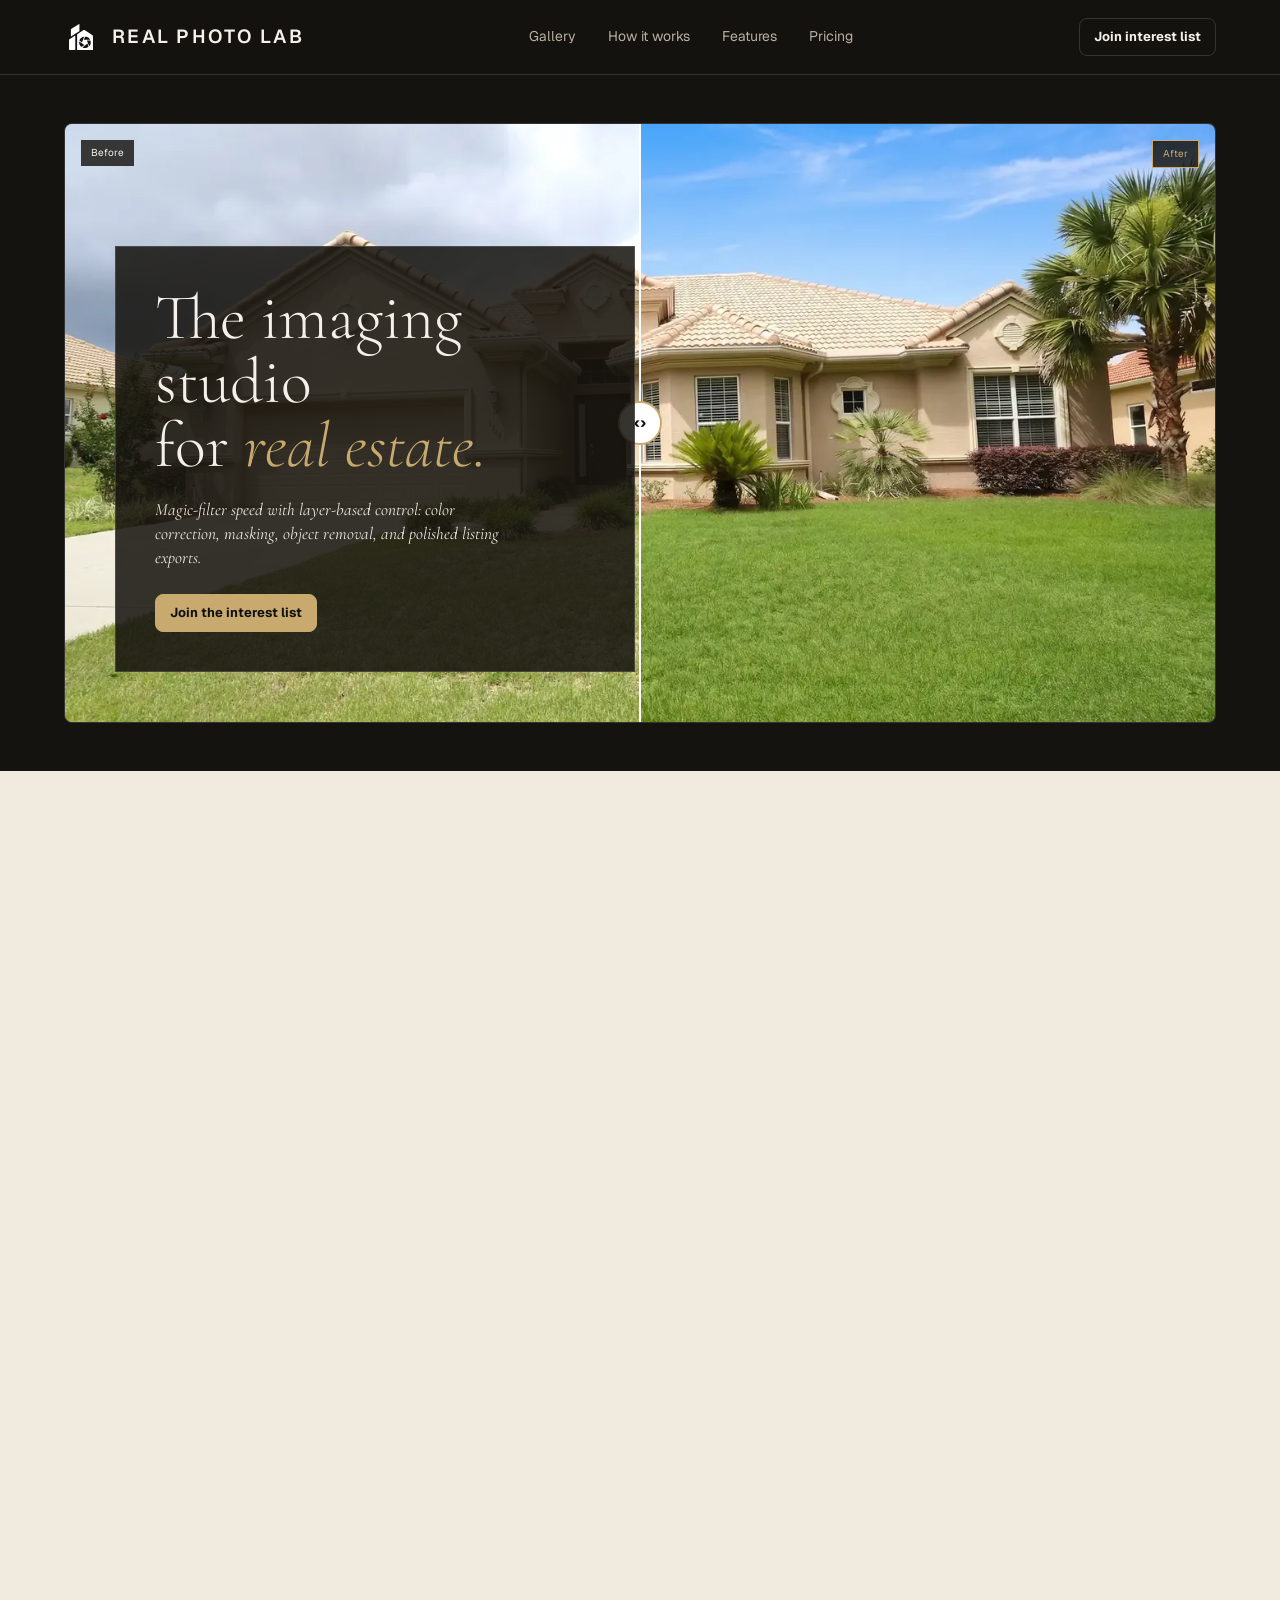
==== Realtor Photo Lab.html @ fe4fd401 "Reduce initial marketing page payload" ====
<!doctype html>
<html lang="en" data-mode="dark" data-density="compact" data-accent="amber">
<head>
<meta charset="utf-8">
<meta name="viewport" content="width=device-width, initial-scale=1">
<title>REAL PHOTO LAB</title>
<meta name="description" content="REAL PHOTO LAB is a fast real estate photo editor with magic-filter speed, layer-based control, color correction, masking, and object removal.">
<meta name="rpl-version" content="marketing-v1-launch-pricing">
<link rel="icon" type="image/webp" href="assets/brand/rpl-webicon.webp">
<link rel="preload" as="image" href="assets/photos/exterior-front-after.webp" imagesrcset="assets/photos/exterior-front-after-900.webp 900w, assets/photos/exterior-front-after.webp 1800w" imagesizes="(max-width: 760px) calc(100vw - 40px), min(1280px, 90vw)" fetchpriority="high">
<link rel="preconnect" href="https://fonts.googleapis.com">
<link rel="preconnect" href="https://fonts.gstatic.com" crossorigin>
<link rel="preload" as="style" href="https://fonts.googleapis.com/css2?family=Cormorant+Garamond:ital,wght@0,300;0,400;0,500;1,300;1,400&amp;family=Geist:wght@400;500;600;700&amp;display=swap" onload="this.onload=null;this.rel='stylesheet'">
<noscript><link rel="stylesheet" href="https://fonts.googleapis.com/css2?family=Cormorant+Garamond:ital,wght@0,300;0,400;0,500;1,300;1,400&amp;family=Geist:wght@400;500;600;700&amp;display=swap"></noscript>
<link rel="stylesheet" href="styles.css?v=fast1">
</head>
<body>
<div class="app">
  <nav class="nav">
    <a href="#" class="brand" aria-label="REAL PHOTO LAB home">
      <span class="brand-mark"><img src="assets/brand/rpl-icon-white.svg" alt="" width="26" height="29"></span>
      <span class="brand-name">REAL PHOTO LAB</span>
    </a>
    <div class="nav-links">
      <a href="#gallery">Gallery</a>
      <a href="#how">How it works</a>
      <a href="#features">Features</a>
      <a href="#pricing">Pricing</a>
    </div>
    <a href="#signup" class="nav-cta">Join interest list</a>
  </nav>

  <main>
    <section class="hero hero-slider" aria-labelledby="hero-title">
      <div class="hero-slider-frame">
        <div class="ba-wrap ba-hero">
          <div class="ba-frame" data-before="assets/photos/exterior-front-before.webp" data-after="assets/photos/exterior-front-after.webp">
            <img class="ba-img ba-after" src="assets/photos/exterior-front-after.webp" srcset="assets/photos/exterior-front-after-900.webp 900w, assets/photos/exterior-front-after.webp 1800w" sizes="(max-width: 760px) calc(100vw - 40px), min(1280px, 90vw)" alt="Edited exterior real estate photo" width="1800" height="1200" fetchpriority="high" decoding="async">
            <div class="ba-clip" style="width:50%"><img class="ba-img ba-before" src="assets/photos/exterior-front-before.webp" srcset="assets/photos/exterior-front-before-900.webp 900w, assets/photos/exterior-front-before.webp 1800w" sizes="(max-width: 760px) calc(100vw - 40px), min(1280px, 90vw)" alt="Original exterior real estate photo" width="1800" height="1200" fetchpriority="high" decoding="async"></div>
            <span class="ba-tag ba-tag-l">Before</span>
            <span class="ba-tag ba-tag-r">After</span>
            <span class="ba-handle" style="left:50%" aria-hidden="true"><span class="ba-handle-line"></span><span class="ba-handle-knob">&lsaquo;&rsaquo;</span><span class="ba-handle-line"></span></span>
          </div>
        </div>
        <div class="hero-slider-overlay">
          <h1 id="hero-title" class="display display-light">The imaging studio<br>for <em>real estate.</em></h1>
          <p class="lede lede-light">Magic-filter speed with layer-based control: color correction, masking, object removal, and polished listing exports.</p>
          <a href="#signup" class="btn btn-primary">Join the interest list</a>
        </div>
      </div>
    </section>

    <section id="gallery" class="sect sect-cream">
      <div class="sect-head">
        <h2 class="display-md">Real listings.<br><em>Drag to see the difference.</em></h2>
        <p class="sect-sub">Every frame below started as a real property photo and was pushed through the fast finish first, then refined with color, geometry, masks, and a human eye.</p>
      </div>
      <div class="gallery-feature">
        <div class="ba-wrap" id="gallery-ba">
          <div class="ba-frame">
            <img class="ba-img ba-after" src="assets/photos/exterior-front-after.webp" srcset="assets/photos/exterior-front-after-900.webp 900w, assets/photos/exterior-front-after.webp 1800w" sizes="(max-width: 760px) calc(100vw - 40px), min(1280px, 90vw)" alt="Edited sample" width="1800" height="1200" loading="lazy" decoding="async">
            <div class="ba-clip" style="width:50%"><img class="ba-img ba-before" src="assets/photos/exterior-front-before.webp" srcset="assets/photos/exterior-front-before-900.webp 900w, assets/photos/exterior-front-before.webp 1800w" sizes="(max-width: 760px) calc(100vw - 40px), min(1280px, 90vw)" alt="Original sample" width="1800" height="1200" loading="lazy" decoding="async"></div>
            <span class="ba-tag ba-tag-l">Before</span>
            <span class="ba-tag ba-tag-r">After</span>
            <span class="ba-handle" style="left:50%" aria-hidden="true"><span class="ba-handle-line"></span><span class="ba-handle-knob">&lsaquo;&rsaquo;</span><span class="ba-handle-line"></span></span>
          </div>
          <div class="ba-caption"><span id="gallery-label">Exterior curb appeal - Hernando, FL</span><span id="gallery-style" class="ba-style">Sky recovery</span></div>
        </div>
      </div>
      <div class="gallery-thumbs" id="gallery-thumbs">
        <button class="gthumb gthumb-active" data-label="Exterior curb appeal - Hernando, FL" data-style="Sky recovery" data-before="assets/photos/exterior-front-before.webp" data-after="assets/photos/exterior-front-after.webp"><img src="assets/photos/exterior-front-after-thumb.webp" alt="" width="600" height="400" loading="lazy" decoding="async"><span class="gthumb-meta"><span class="gthumb-num">01</span><span class="gthumb-lbl">Sky recovery</span></span></button>
        <button class="gthumb" data-label="Living room - Hernando, FL" data-style="Tone correction" data-before="assets/photos/living-room-before.webp" data-after="assets/photos/living-room-after.webp"><img src="assets/photos/living-room-after-thumb.webp" alt="" width="600" height="400" loading="lazy" decoding="async"><span class="gthumb-meta"><span class="gthumb-num">02</span><span class="gthumb-lbl">Tone correction</span></span></button>
        <button class="gthumb" data-label="Kitchen - Hernando, FL" data-style="Bright kitchen" data-before="assets/photos/bright-kitchen-before.webp" data-after="assets/photos/bright-kitchen-after.webp"><img src="assets/photos/bright-kitchen-after-thumb.webp" alt="" width="600" height="400" loading="lazy" decoding="async"><span class="gthumb-meta"><span class="gthumb-num">03</span><span class="gthumb-lbl">Bright kitchen</span></span></button>
        <button class="gthumb" data-label="Bathroom - Hernando, FL" data-style="Clean neutral" data-before="assets/photos/bathroom-suite-before.webp" data-after="assets/photos/bathroom-suite-after.webp"><img src="assets/photos/bathroom-suite-after-thumb.webp" alt="" width="600" height="400" loading="lazy" decoding="async"><span class="gthumb-meta"><span class="gthumb-num">04</span><span class="gthumb-lbl">Clean neutral</span></span></button>
        <button class="gthumb" data-label="Laundry room - Hernando, FL" data-style="Room cleanup" data-before="assets/photos/laundry-room-before.webp" data-after="assets/photos/laundry-room-after.webp"><img src="assets/photos/laundry-room-after-thumb.webp" alt="" width="600" height="400" loading="lazy" decoding="async"><span class="gthumb-meta"><span class="gthumb-num">05</span><span class="gthumb-lbl">Room cleanup</span></span></button>
        <button class="gthumb" data-label="Bedroom - Hernando, FL" data-style="Natural finish" data-before="assets/photos/bedroom-primary-before.webp" data-after="assets/photos/bedroom-primary-after.webp"><img src="assets/photos/bedroom-primary-after-thumb.webp" alt="" width="600" height="400" loading="lazy" decoding="async"><span class="gthumb-meta"><span class="gthumb-num">06</span><span class="gthumb-lbl">Natural finish</span></span></button>
        <button class="gthumb" data-label="Exterior - Hernando, FL" data-style="Curb appeal" data-before="assets/photos/exterior-drive-before.webp" data-after="assets/photos/exterior-drive-after.webp"><img src="assets/photos/exterior-drive-after-thumb.webp" alt="" width="600" height="400" loading="lazy" decoding="async"><span class="gthumb-meta"><span class="gthumb-num">07</span><span class="gthumb-lbl">Curb appeal</span></span></button>
        <button class="gthumb" data-label="Closet detail - Hernando, FL" data-style="Detail cleanup" data-before="assets/photos/closet-detail-before.webp" data-after="assets/photos/closet-detail-after.webp"><img src="assets/photos/closet-detail-after-thumb.webp" alt="" width="600" height="400" loading="lazy" decoding="async"><span class="gthumb-meta"><span class="gthumb-num">08</span><span class="gthumb-lbl">Detail cleanup</span></span></button>
      </div>
    </section>

    <section id="how" class="sect sect-cream-dark">
      <div class="sect-head"><h2 class="display-md">Three steps.<br><em>One beautiful listing.</em></h2></div>
      <div class="steps">
        <article class="step"><div class="step-thumb step-screen"><img src="assets/screenshots/image-grid.webp" alt="Uploaded listing image grid with versions, favorites, and rerun controls" width="900" height="585" loading="lazy" decoding="async"><span class="step-thumb-tag">Upload</span></div><div class="step-num">01</div><h3 class="step-title">Drop your photos.</h3><p class="step-body">Upload the shots you have. JPEG, HEIC, TIFF, RAW exports &mdash; bring the folder and we handle the finish.</p></article>
        <article class="step"><div class="step-thumb step-wipe"><img src="assets/photos/living-room-before.webp" alt="Original living room photo before imaging" width="900" height="600" loading="lazy" decoding="async"><img class="step-wipe-after" src="assets/photos/living-room-after.webp" alt="Edited living room photo after imaging" width="900" height="600" loading="lazy" decoding="async"><span class="step-wipe-line" aria-hidden="true"></span><span class="step-thumb-tag">Imaging</span></div><div class="step-num">02</div><h3 class="step-title">Run the magic filter.</h3><p class="step-body">Get the fast first pass: exposure, white balance, lens correction, sky recovery, color, cleanup, and polish.</p></article>
        <article class="step"><div class="step-thumb step-screen"><img src="assets/screenshots/tool-collage.webp" alt="Collage of editing tools for color, masks, cleanup, and crop controls" width="900" height="580" loading="lazy" decoding="async"><span class="step-thumb-tag">Adjust</span></div><div class="step-num">03</div><h3 class="step-title">Adjust with control.</h3><p class="step-body">Use layers, masks, local color, crop, object removal, and alternate generations where the listing needs a human decision.</p></article>
      </div>
      <div class="export-strip" aria-label="Export options">
        <div class="export-item"><span class="export-icon export-dropbox" aria-hidden="true"><svg viewBox="0 0 32 32"><path d="M8 5 2 9l6 4 6-4-6-4Zm16 0-6 4 6 4 6-4-6-4ZM8 15l-6 4 6 4 6-4-6-4Zm16 0-6 4 6 4 6-4-6-4Zm-8 6-6 4 6 4 6-4-6-4Z"/></svg></span><span><strong>Dropbox</strong><small>Send finished files to the listing folder.</small></span></div>
        <div class="export-item"><span class="export-icon export-drive" aria-hidden="true"><svg viewBox="0 0 32 32"><path class="drive-y" d="M13 4h6l11 19h-6L13 4Z"/><path class="drive-b" d="M8 23h22l-3 5H5l3-5Z"/><path class="drive-g" d="M13 4 2 23l3 5L16 9l-3-5Z"/></svg></span><span><strong>Google Drive</strong><small>Push exports where teams already share.</small></span></div>
        <div class="export-item"><span class="export-icon export-zip" aria-hidden="true"><svg viewBox="0 0 32 32"><path d="M16 4v14m0 0 5-5m-5 5-5-5"/><path d="M7 20v5c0 2 1 3 3 3h12c2 0 3-1 3-3v-5"/><path d="M10 7h4m-4 4h4m-4 4h4"/><path d="M21 7h3v6h-3z"/></svg></span><span><strong>ZIP download</strong><small>Save a local package for upload anywhere.</small></span></div>
      </div>
    </section>

    <section id="features" class="sect sect-default">
      <div class="sect-head">
        <h2 class="display-md founder-heading"><span>Built by an imaging professional.</span> <em>For&nbsp;Real&nbsp;Estate&nbsp;Professionals.</em></h2>
        <p class="sect-sub">Start with a fast finished look, then keep full control with layers, masks, color tools, crop, object removal, and editable local fixes.</p>
      </div>
      <div class="feat-lead-v2">
        <div class="feat-lead-img feat-screen color-cycle" aria-label="REAL PHOTO LAB color tools preview">
          <img class="is-active" src="assets/screenshots/color-basic.webp" alt="Basic color correction sliders" width="720" height="859" loading="lazy" decoding="async">
          <img src="assets/screenshots/color-curves.webp" alt="Curves color correction panel" width="720" height="944" loading="lazy" decoding="async">
          <img src="assets/screenshots/color-presets.webp" alt="Color presets panel with auto color and sky pop options" width="720" height="452" loading="lazy" decoding="async">
          <img src="assets/screenshots/color-wheels.webp" alt="Three-way color wheels for shadows, midtones, and highlights" width="720" height="490" loading="lazy" decoding="async">
        </div>
        <div class="feat-lead-text"><h3 class="feat-lead-title">One-click when it works. <em>Tools when it matters.</em></h3><p class="feat-lead-copy">Apply a fast look, then tune color wheels, curves, presets, masks, layers, and final polish in one focused workspace.</p></div>
      </div>
      <div class="feat-grid">
        <article class="feat-tile"><div class="feat-tile-img feat-screen"><img src="assets/screenshots/ai-select.webp" alt="AI Select masking view with selected lawn and landscape area" width="900" height="576" loading="lazy" decoding="async"></div><h3 class="feat-tile-title">AI Select keeps masking fast.</h3><p class="feat-tile-body">Click an object or area, then shape the mask with feather, grow, and roundness controls.</p></article>
        <article class="feat-tile"><div class="feat-tile-img step-wipe"><img src="assets/photos/clutter-cleanup-before.webp" alt="Original cluttered room photo before cleanup" width="900" height="600" loading="lazy" decoding="async"><img class="step-wipe-after" src="assets/photos/clutter-cleanup-after.webp" alt="Edited room photo after clutter cleanup" width="900" height="600" loading="lazy" decoding="async"><span class="step-wipe-line" aria-hidden="true"></span></div><h3 class="feat-tile-title">Clutter cleanup that keeps rooms real.</h3><p class="feat-tile-body">Paint away distracting details, refine the replacement edge, and keep the photo professional, believable, and engaging.</p></article>
        <article class="feat-tile"><div class="feat-tile-img feat-screen"><img src="assets/screenshots/layer-mask.webp" alt="Layer mask editing panel with shape, brush, paint away, and restore tools" width="900" height="758" loading="lazy" decoding="async"></div><h3 class="feat-tile-title">Layer masks under the magic.</h3><p class="feat-tile-body">Stack edits, isolate problem areas, and blend changes without flattening the whole image.</p></article>
        <article class="feat-tile"><div class="feat-tile-img feat-screen"><img src="assets/screenshots/crop-rotate.webp" alt="Global crop and rotate controls with rotation slider and crop mode" width="720" height="535" loading="lazy" decoding="async"></div><h3 class="feat-tile-title">Global polish across the job.</h3><p class="feat-tile-body">Straighten, crop, align, and refine the full composite so exports feel consistent frame to frame.</p></article>
      </div>
    </section>

    <section id="pricing" class="sect sect-cream-dark">
      <div class="pricing-glow"></div>
      <div class="sect-head"><h2 class="display-md">$24.99 per listing.<br><em>Simple pricing.</em></h2><p class="sect-sub">Each listing includes up to 30 images and 90 total generations, so agents can explore finishes without watching a meter tick.</p></div>
      <div class="pricing-grid">
        <article class="tier tier-featured"><div class="tier-badge">Launch offer</div><div class="tier-name">Listing Pass</div><div class="tier-kicker">One property, finished for MLS and marketing</div><div class="tier-price"><span class="tier-currency">$</span><span class="tier-amount">24.99</span><span class="tier-unit">/listing</span></div><ul class="tier-feats"><li><span>Up to 30 images included</span></li><li><span>90 total generations per listing</span></li><li><span>Before/after review gallery</span></li><li><span>Dropbox, Google Drive, and ZIP exports</span></li></ul><div class="tier-cta-row"><a href="#signup" class="btn btn-primary">Join interest list</a></div></article>
        <article class="tier"><div class="tier-name">30 Images</div><div class="tier-kicker">Enough room for a complete residential listing</div><div class="tier-price"><span class="tier-amount">30</span><span class="tier-unit">images</span></div><ul class="tier-feats"><li><span>Upload interiors, exteriors, amenities, and detail shots</span></li><li><span>Keep the listing grouped in one workspace</span></li><li><span>Choose the strongest finished frames</span></li><li><span>No subscription required for launch pricing</span></li></ul><div class="tier-cta-row"><a href="#signup" class="btn btn-outline">Get updates</a></div></article>
        <article class="tier"><div class="tier-name">90 Generations</div><div class="tier-kicker">Three finished attempts per image on average</div><div class="tier-price"><span class="tier-amount">90</span><span class="tier-unit">total</span></div><ul class="tier-feats"><li><span>Try alternate finishes without per-click anxiety</span></li><li><span>Use extra runs where the listing needs more care</span></li><li><span>Compare variants before final export</span></li><li><span>Designed for speed, not nickel-and-diming</span></li></ul><div class="tier-cta-row"><a href="#signup" class="btn btn-outline">Follow launch</a></div></article>
      </div>
      <div class="pricing-foot"><span>Launch version: $24.99 per listing.</span><span class="pricing-foot-dot">.</span><span>30 image limit.</span><span class="pricing-foot-dot">.</span><span>90 total generations per listing.</span></div>
    </section>

    <section id="signup" class="sect sect-cream-dark">
      <div class="signup-card">
        <h2 class="display-lg">Want in early?<br><em>Join the interest list.</em></h2>
        <p class="signup-sub">Drop your email and we will add you to the REAL PHOTO LAB mailing list for launch updates, early access, and the first $24.99 listing-pass rollout.</p>
        <div class="email-capture">
          <button type="button" class="btn btn-primary btn-lg" data-email-capture-load>Join interest list</button>
        </div>
        <div class="signup-foot"><span>Real finished frames from sample listings. No spam, just launch updates.</span></div>
        <div class="proof-strip">
          <img src="assets/photos/exterior-front-after-thumb.webp" alt="" width="400" height="300" loading="lazy" decoding="async">
          <img src="assets/photos/living-room-after-thumb.webp" alt="" width="400" height="300" loading="lazy" decoding="async">
          <img src="assets/photos/bright-kitchen-after-thumb.webp" alt="" width="400" height="300" loading="lazy" decoding="async">
          <img src="assets/photos/laundry-room-after-thumb.webp" alt="" width="400" height="300" loading="lazy" decoding="async">
          <img src="assets/photos/bedroom-primary-after-thumb.webp" alt="" width="400" height="300" loading="lazy" decoding="async">
          <img src="assets/photos/exterior-drive-after-thumb.webp" alt="" width="400" height="300" loading="lazy" decoding="async">
          <img src="assets/photos/kitchen-island-after-thumb.webp" alt="" width="400" height="300" loading="lazy" decoding="async">
          <img src="assets/photos/living-white-after-thumb.webp" alt="" width="400" height="300" loading="lazy" decoding="async">
        </div>
      </div>
    </section>
  </main>

  <footer class="foot">
    <div><div class="foot-brand">REAL PHOTO LAB</div><div class="foot-tag">An imaging studio for real-estate professionals. Color-graded, lens-corrected, ready for the MLS.</div><div class="foot-meta">&copy; 2026 - Made in Florida</div></div>
    <div class="foot-cols"><div><div class="foot-col-h">Studio</div><div class="foot-col"><a href="#gallery">Gallery</a><a href="#how">Process</a><a href="#features">Features</a><a href="#pricing">Pricing</a></div></div><div><div class="foot-col-h">For pros</div><div class="foot-col"><a href="#signup">Brokerages</a><a href="#signup">Photographers</a><a href="#signup">API access</a></div></div><div><div class="foot-col-h">Company</div><div class="foot-col"><a href="#signup">Contact</a><a href="#signup">Privacy</a></div></div></div>
  </footer>
</div>

<script>
(() => {
  const setPos = (frame, x) => {
    const rect = frame.getBoundingClientRect();
    frame.style.setProperty("--frame-w", rect.width + "px");
    const pct = Math.max(0, Math.min(100, ((x - rect.left) / rect.width) * 100));
    frame.querySelector(".ba-clip").style.width = pct + "%";
    frame.querySelector(".ba-handle").style.left = pct + "%";
  };
  document.querySelectorAll(".ba-frame").forEach((frame) => {
    setPos(frame, frame.getBoundingClientRect().left + frame.offsetWidth / 2);
    frame.addEventListener("pointerdown", (event) => {
      frame.setPointerCapture(event.pointerId);
      setPos(frame, event.clientX);
    });
    frame.addEventListener("pointermove", (event) => {
      if (event.buttons) setPos(frame, event.clientX);
    });
  });
  addEventListener("resize", () => {
    document.querySelectorAll(".ba-frame").forEach((frame) => {
      setPos(frame, frame.getBoundingClientRect().left + frame.offsetWidth / 2);
    });
  }, { passive: true });
  const gallery = document.getElementById("gallery-ba");
  const galleryFrame = gallery.querySelector(".ba-frame");
  const after = gallery.querySelector(".ba-after");
  const before = gallery.querySelector(".ba-before");
  document.getElementById("gallery-thumbs").addEventListener("click", (event) => {
    const btn = event.target.closest(".gthumb");
    if (!btn) return;
    document.querySelectorAll(".gthumb").forEach((el) => el.classList.toggle("gthumb-active", el === btn));
    after.src = btn.dataset.after;
    before.src = btn.dataset.before;
    document.getElementById("gallery-label").textContent = btn.dataset.label;
    document.getElementById("gallery-style").textContent = btn.dataset.style;
    setPos(galleryFrame, galleryFrame.getBoundingClientRect().left + galleryFrame.offsetWidth / 2);
  });

  const colorSlides = [...document.querySelectorAll(".color-cycle img")];
  const reduceMotion = window.matchMedia("(prefers-reduced-motion: reduce)").matches;
  if (colorSlides.length > 1 && !reduceMotion) {
    let colorIndex = 0;
    setInterval(() => {
      colorSlides[colorIndex].classList.remove("is-active");
      colorIndex = (colorIndex + 1) % colorSlides.length;
      colorSlides[colorIndex].classList.add("is-active");
    }, 2800);
  }

  const emailCapture = document.querySelector(".email-capture");
  const loadEmailCapture = () => {
    if (!emailCapture || emailCapture.dataset.loaded) return;
    emailCapture.dataset.loaded = "true";
    emailCapture.textContent = "";
    const script = document.createElement("script");
    script.async = true;
    script.src = "https://eomail5.com/form/2e3f6636-5fcb-11f1-b462-bff99d8d0cbf.js";
    script.dataset.form = "2e3f6636-5fcb-11f1-b462-bff99d8d0cbf";
    emailCapture.append(script);
  };
  document.querySelectorAll('a[href="#signup"], [data-email-capture-load]').forEach((el) => {
    el.addEventListener("click", loadEmailCapture, { passive: true });
  });
  if (location.hash === "#signup") {
    loadEmailCapture();
  } else if ("IntersectionObserver" in window && emailCapture) {
    const observer = new IntersectionObserver((entries) => {
      if (entries.some((entry) => entry.isIntersecting)) {
        loadEmailCapture();
        observer.disconnect();
      }
    }, { rootMargin: "700px 0px" });
    observer.observe(emailCapture);
  }
})();
</script>
</body>
</html>
---- styles.css ----
﻿:root {
  --bg: #15130f;
  --bg-2: #211d18;
  --cream: #f1eadf;
  --ink: #18140f;
  --muted: #b9afa0;
  --muted-dark: #5e5549;
  --line: rgba(255,255,255,.14);
  --line-dark: rgba(24,20,15,.16);
  --accent: #c8a96e;
  --maxw: 1280px;
  --x: clamp(20px,5vw,64px);
  --y: clamp(44px,7vw,96px);
  --serif: "Cormorant Garamond", "Crimson Pro", "Iowan Old Style", Georgia, serif;
  --sans: "Geist", "Söhne", -apple-system, BlinkMacSystemFont, system-ui, sans-serif;
}
* { box-sizing: border-box; }
html { scroll-behavior: smooth; }
body {
  margin: 0;
  background: var(--bg);
  color: #f5f0e9;
  font-family: var(--sans);
  font-size: 16px;
  line-height: 1.55;
  -webkit-font-smoothing: antialiased;
  -moz-osx-font-smoothing: grayscale;
  text-rendering: optimizeLegibility;
  font-feature-settings: "ss01", "ss02", "kern";
}
img { display: block; max-width: 100%; }
a { color: inherit; text-decoration: none; }
button, input { font: inherit; }
em { color: var(--accent); font-style: italic; }

.nav {
  position: sticky;
  top: 0;
  z-index: 10;
  display: flex;
  align-items: center;
  justify-content: space-between;
  gap: 20px;
  padding: 18px var(--x);
  background: rgba(21,19,15,.94);
  border-bottom: 1px solid var(--line);
}
.brand { display: flex; align-items: center; gap: 14px; }
.brand-mark {
  width: 34px;
  height: 34px;
  display: grid;
  place-items: center;
}
.brand-mark img { width: 26px; height: 26px; object-fit: contain; }
.brand-name {
  color: #f5f0e9;
  font-size: 19px;
  font-weight: 600;
  letter-spacing: .12em;
  white-space: nowrap;
}
.nav-links { display: flex; gap: 32px; color: var(--muted); font-size: 14px; }
.nav-links a:hover { color: var(--accent); }
.nav-cta, .btn {
  display: inline-flex;
  align-items: center;
  justify-content: center;
  min-height: 38px;
  padding: 0 14px;
  border: 1px solid var(--line);
  border-radius: 8px;
  color: #f5f0e9;
  font-size: 13px;
  font-weight: 700;
  white-space: nowrap;
}
.btn-primary {
  background: var(--accent);
  border-color: var(--accent);
  color: #111;
}
.btn-outline:hover, .nav-cta:hover { background: rgba(255,255,255,.06); }
.btn-lg { min-height: 46px; padding-inline: 20px; }

.display, .display-md, .display-lg {
  margin: 0;
  font-family: var(--serif);
  font-weight: 300;
  line-height: .95;
  letter-spacing: 0;
  text-wrap: balance;
}
.display { font-size: clamp(48px,6.4vw,86px); }
.display-md { font-size: clamp(42px,6vw,84px); margin-bottom: 28px; }
.display-lg { font-size: clamp(46px,7vw,98px); margin-bottom: 24px; }
.lede {
  margin: 24px 0 28px;
  max-width: 45ch;
  color: #eee7dd;
  font: italic clamp(18px,1.5vw,22px)/1.4 var(--serif);
}

.hero-slider {
  max-width: var(--maxw);
  margin: 0 auto;
  padding: clamp(24px,4vw,48px) var(--x);
}
.hero-slider-frame { position: relative; }
.ba-hero { height: 600px; }
.hero-slider-overlay {
  position: absolute;
  left: clamp(24px,4vw,56px);
  bottom: clamp(24px,4vw,56px);
  z-index: 3;
  max-width: 520px;
  padding: clamp(24px,3vw,40px);
  background: rgba(21,19,15,.86);
  border: 1px solid var(--line);
}
.hero-slider-overlay .display {
  font-size: clamp(42px,5vw,68px);
  line-height: 1;
}
.hero-slider-overlay .lede {
  margin: 20px 0 24px;
  font-size: clamp(17px,1.35vw,20px);
}

.ba-wrap { width: 100%; }
.gallery-feature .ba-wrap { height: 620px; }
.ba-frame {
  position: relative;
  width: 100%;
  height: 100%;
  overflow: hidden;
  cursor: ew-resize;
  user-select: none;
  background: #111;
  border: 1px solid var(--line);
  border-radius: 8px;
  touch-action: pan-y;
}
.ba-img {
  position: absolute;
  inset: 0;
  width: 100%;
  height: 100%;
  object-fit: cover;
  pointer-events: none;
}
.ba-clip {
  position: absolute;
  inset: 0 auto 0 0;
  overflow: hidden;
}
.ba-clip .ba-img { width: var(--frame-w, 100%); max-width: none; }
.ba-tag {
  position: absolute;
  top: 16px;
  z-index: 2;
  padding: 5px 10px;
  background: rgba(21,19,15,.82);
  color: #f5f0e9;
  font-size: 10px;
}
.ba-tag-l { left: 16px; }
.ba-tag-r { right: 16px; color: var(--accent); border: 1px solid var(--accent); }
.ba-handle {
  position: absolute;
  top: 0;
  bottom: 0;
  z-index: 2;
  width: 2px;
  display: flex;
  flex-direction: column;
  align-items: center;
  background: #fff;
  transform: translateX(-50%);
  pointer-events: none;
}
.ba-handle-line { flex: 1; width: 2px; background: rgba(255,255,255,.85); }
.ba-handle-knob {
  width: 44px;
  height: 44px;
  border-radius: 50%;
  display: grid;
  place-items: center;
  background: #fff;
  color: #111;
  border: 2px solid var(--accent);
  font-weight: 700;
}
.ba-caption {
  display: flex;
  justify-content: space-between;
  gap: 16px;
  padding-top: 14px;
  color: var(--muted-dark);
  font-size: 11px;
  text-transform: uppercase;
}
.ba-style { color: #987842; }

.sect {
  padding: var(--y) var(--x);
  content-visibility: auto;
  contain-intrinsic-size: 900px;
}
.sect-default { background: var(--bg); }
.sect-cream { background: var(--cream); color: var(--ink); }
.sect-cream-dark { background: #28231d; color: #f5f0e9; border-block: 1px solid var(--line); }
.sect-head { max-width: var(--maxw); margin: 0 auto 56px; }
.sect-sub { max-width: 56ch; margin: 0; color: var(--muted-dark); font-size: 18px; }
.sect-cream-dark .sect-sub, .sect-default .sect-sub { color: var(--muted); }

.gallery-feature { max-width: var(--maxw); margin: 0 auto 32px; }
.gallery-thumbs {
  max-width: var(--maxw);
  margin: 0 auto;
  display: grid;
  grid-template-columns: repeat(4,1fr);
  gap: 12px;
}
.gthumb {
  position: relative;
  padding: 0;
  aspect-ratio: 4/3;
  overflow: hidden;
  border: 1px solid transparent;
  border-radius: 8px;
  background: transparent;
  cursor: pointer;
}
.gthumb img { width: 100%; height: 100%; object-fit: cover; filter: brightness(.72) saturate(.9); }
.gthumb-active { border-color: var(--accent); }
.gthumb-active img, .gthumb:hover img { filter: none; }
.gthumb-meta {
  position: absolute;
  inset: auto 0 0;
  display: flex;
  justify-content: space-between;
  gap: 8px;
  padding: 8px 10px;
  background: linear-gradient(180deg,transparent,rgba(0,0,0,.76));
  color: rgba(255,255,255,.8);
  font-size: 10px;
}
.gthumb-active .gthumb-lbl { color: var(--accent); }

.steps, .feat-grid, .pricing-grid {
  max-width: var(--maxw);
  margin: 0 auto;
  display: grid;
  gap: clamp(24px,3vw,48px);
}
.steps { grid-template-columns: repeat(3,1fr); border-block: 1px solid var(--line); }
.step { padding: 48px 0; }
.step-thumb, .feat-tile-img {
  position: relative;
  overflow: hidden;
  aspect-ratio: 4/3;
  margin-bottom: 24px;
  background: var(--bg-2);
  border-radius: 8px;
}
.step-thumb img, .feat-tile-img img, .feat-lead-img img, .proof-strip img { width: 100%; height: 100%; object-fit: cover; }
.step-screen {
  border: 1px solid var(--line);
  background: #11100e;
}
.step-screen img {
  object-fit: contain;
  padding: 8px;
}
.step-wipe img { display: block; }
.step-wipe-after {
  position: absolute;
  inset: 0;
  clip-path: inset(0 100% 0 0);
  animation: stepWipeClip 4.8s ease-in-out infinite;
}
.step-wipe-line {
  position: absolute;
  top: 0;
  bottom: 0;
  left: 0;
  width: 2px;
  background: rgba(255,255,255,.85);
  box-shadow: 0 0 0 1px rgba(200,169,110,.45);
  animation: stepWipeLine 4.8s ease-in-out infinite;
}
@keyframes stepWipeClip {
  0%, 12% { clip-path: inset(0 100% 0 0); }
  46%, 54% { clip-path: inset(0 0 0 0); }
  88%, 100% { clip-path: inset(0 100% 0 0); }
}
@keyframes stepWipeLine {
  0%, 12% { left: 0; }
  46%, 54% { left: 100%; }
  88%, 100% { left: 0; }
}
@media (prefers-reduced-motion: reduce) {
  .step-wipe-after, .step-wipe-line { animation: none; }
}
.step-thumb-tag {
  position: absolute;
  left: 12px;
  bottom: 12px;
  padding: 6px 10px;
  background: rgba(21,19,15,.76);
  color: #f5f0e9;
  font-size: 11px;
  font-weight: 700;
}
.step-num { color: var(--accent); font-size: 11px; margin-bottom: 18px; }
.step-title, .feat-lead-title, .feat-tile-title {
  margin: 0 0 14px;
  font-family: var(--serif);
  font-weight: 400;
  line-height: 1.05;
  letter-spacing: 0;
}
.step-title { font-size: clamp(30px,3vw,42px); }
.step-body, .feat-tile-body { margin: 0; color: var(--muted); }
.export-strip {
  max-width: var(--maxw);
  margin: 28px auto 0;
  display: grid;
  grid-template-columns: repeat(3,1fr);
  gap: 10px;
}
.export-item {
  display: flex;
  align-items: center;
  gap: 12px;
  min-width: 0;
  padding: 14px;
  border: 1px solid var(--line);
  border-radius: 8px;
  background: rgba(21,19,15,.32);
}
.export-icon {
  width: 34px;
  height: 34px;
  flex: 0 0 34px;
  display: grid;
  place-items: center;
}
.export-icon svg { width: 100%; height: 100%; }
.export-dropbox svg { fill: #7aa0c9; }
.export-drive svg { fill: none; }
.export-drive .drive-y { fill: #d3a84f; }
.export-drive .drive-b { fill: #6fa7d8; }
.export-drive .drive-g { fill: #76aa68; }
.export-zip svg {
  fill: none;
  stroke: var(--accent);
  stroke-width: 2;
  stroke-linecap: round;
  stroke-linejoin: round;
}
.export-item strong {
  display: block;
  color: #f5f0e9;
  font-size: 14px;
  line-height: 1.1;
}
.export-item small {
  display: block;
  margin-top: 4px;
  color: var(--muted);
  font-size: 12px;
  line-height: 1.35;
}

.feat-lead-v2 {
  max-width: var(--maxw);
  margin: 0 auto 96px;
  display: grid;
  grid-template-columns: 1.05fr 1fr;
  gap: clamp(36px,6vw,84px);
  align-items: center;
}
.feat-lead-img { aspect-ratio: 4/5; overflow: hidden; background: var(--bg-2); border-radius: 8px; }
.feat-lead-img.feat-screen { aspect-ratio: 16/11; }
.feat-screen {
  border: 1px solid var(--line);
  background: #11100e;
}
.feat-screen img {
  object-fit: contain;
  padding: clamp(10px,1.5vw,18px);
}
.color-cycle { position: relative; }
.color-cycle img {
  position: absolute;
  inset: 0;
  opacity: 0;
  transition: opacity 700ms ease;
}
.color-cycle img.is-active { opacity: 1; }
@media (prefers-reduced-motion: reduce) {
  .color-cycle img { transition: none; }
}
.feat-lead-title { font-size: clamp(34px,4vw,58px); }
.founder-heading span,
.founder-heading em {
  display: block;
  white-space: nowrap;
}
.feat-lead-copy {
  max-width: 48ch;
  margin: 0;
  color: var(--muted);
  font: italic clamp(17px,1.4vw,20px)/1.55 var(--serif);
}
.feat-grid { grid-template-columns: repeat(2,1fr); }
.feat-tile-img { aspect-ratio: 16/10; }
.feat-tile-img.feat-screen { aspect-ratio: 4/3; }
.feat-tile-title { min-height: 2.2em; font-size: clamp(22px,2vw,27px); }

.pricing-grid { grid-template-columns: repeat(3,1fr); gap: 16px; }
.tier {
  position: relative;
  display: flex;
  flex-direction: column;
  padding: 40px 34px;
  border: 1px solid rgba(255,255,255,.24);
  background: linear-gradient(180deg,#41382d,#302920);
}
.tier-featured { background: var(--cream); color: var(--ink); border-color: var(--accent); }
.tier-badge {
  position: absolute;
  top: -1px;
  right: 24px;
  padding: 6px 12px;
  background: var(--accent);
  color: #111;
  font-size: 10px;
  font-weight: 700;
}
.tier-name { font: 40px/1 var(--serif); margin-bottom: 8px; }
.tier-kicker { min-height: 36px; color: var(--muted); font-size: 13px; margin-bottom: 24px; }
.tier-featured .tier-kicker { color: var(--muted-dark); }
.tier-price {
  display: flex;
  align-items: baseline;
  gap: 4px;
  padding-bottom: 24px;
  margin-bottom: 28px;
  border-bottom: 1px solid currentColor;
}
.tier-currency { font: 24px var(--serif); opacity: .65; }
.tier-amount { font: 72px/1 var(--serif); letter-spacing: 0; }
.tier-unit { color: inherit; opacity: .65; font-size: 14px; }
.tier-feats { flex: 1; display: grid; gap: 11px; padding: 0; margin: 0 0 28px; list-style: none; color: var(--muted); }
.tier-featured .tier-feats { color: var(--muted-dark); }
.tier-cta-row { display: flex; }
.pricing-foot {
  max-width: var(--maxw);
  margin: 32px auto 0;
  padding-top: 22px;
  border-top: 1px dashed var(--line);
  display: flex;
  flex-wrap: wrap;
  gap: 12px;
  color: var(--muted);
  font-size: 12px;
}
.pricing-foot-dot { color: var(--accent); }

.signup-card { max-width: 900px; margin: 0 auto; text-align: center; }
.signup-sub {
  max-width: 54ch;
  margin: 0 auto 42px;
  color: var(--muted);
  font: italic clamp(18px,1.8vw,22px)/1.5 var(--serif);
}
.signup-foot { margin: 48px 0 20px; color: var(--muted); font-size: 12px; }
.email-capture {
  max-width: 560px;
  margin: 0 auto 24px;
}
.email-capture form {
  margin: 0;
}
.email-capture input[type="email"],
.email-capture input[type="text"] {
  min-height: 46px;
  border: 1px solid var(--line);
  background: #17140f;
  color: #f5f0e9;
}
.email-capture button,
.email-capture input[type="submit"] {
  min-height: 46px;
  border: 1px solid var(--accent);
  border-radius: 8px;
  background: var(--accent);
  color: #111;
  font-weight: 700;
}
.signup-done {
  display: inline-flex;
  align-items: center;
  gap: 14px;
  padding: 18px 24px;
  border: 1px solid var(--accent);
  text-align: left;
}
.signup-done-mark {
  width: 36px;
  height: 36px;
  display: grid;
  place-items: center;
  border-radius: 50%;
  background: var(--accent);
  color: #111;
}
.signup-done-title { font: 22px var(--serif); }
.signup-done-sub { color: var(--muted); font-size: 14px; }
.proof-strip {
  max-width: 760px;
  margin: 0 auto;
  display: grid;
  grid-template-columns: repeat(5,1fr);
  gap: 8px;
}
.proof-strip img { aspect-ratio: 4/3; border: 1px solid var(--line); border-radius: 8px; }

.foot {
  display: flex;
  justify-content: space-between;
  flex-wrap: wrap;
  gap: 32px;
  padding: 56px var(--x) 44px;
  border-top: 1px solid var(--line);
  color: var(--muted);
  font-size: 13px;
}
.foot-brand { margin-bottom: 10px; color: #f5f0e9; font-size: 18px; font-weight: 800; letter-spacing: .08em; }
.foot-tag { max-width: 32ch; margin-bottom: 20px; font-style: italic; }
.foot-meta, .foot-col-h { font-size: 11px; }
.foot-cols { display: grid; grid-template-columns: repeat(3,minmax(110px,auto)); gap: 16px 48px; }
.foot-col a { display: block; padding: 4px 0; }

@media (max-width: 960px) {
  .steps, .pricing-grid, .feat-lead-v2 { grid-template-columns: 1fr; }
  .tier-featured { transform: none; }
}
@media (max-width: 760px) {
  .nav-links { display: none; }
  .brand { gap: 10px; }
  .hero-slider { padding-inline: 20px; }
  .ba-hero { height: 600px; }
  .hero-slider-overlay { left: 24px; right: 24px; bottom: 24px; max-width: none; }
  .gallery-feature .ba-wrap { height: 520px; }
  .gallery-thumbs { grid-template-columns: repeat(3,1fr); }
  .export-strip { grid-template-columns: 1fr; }
  .feat-grid, .proof-strip { grid-template-columns: repeat(2,1fr); }
  .foot-cols { grid-template-columns: 1fr; }
}
@media (max-width: 520px) {
  .nav { gap: 10px; padding-inline: 12px; }
  .brand { gap: 8px; }
  .brand-mark { width: 28px; height: 28px; }
  .brand-mark img { width: 22px; height: 22px; }
  .brand-name { font-size: clamp(13px,4.1vw,17px); letter-spacing: .07em; }
  .nav-cta { min-height: 36px; padding-inline: 12px; font-size: 12px; }
  .display { font-size: clamp(42px,12vw,58px); }
  .display-md, .display-lg { font-size: clamp(38px,12vw,56px); }
  .founder-heading { font-size: clamp(22px,6.6vw,34px); line-height: 1.24; }
  .hero-slider-overlay { padding: 24px; }
  .gallery-thumbs { grid-template-columns: repeat(2,1fr); }
  .feat-grid { grid-template-columns: 1fr; }
}
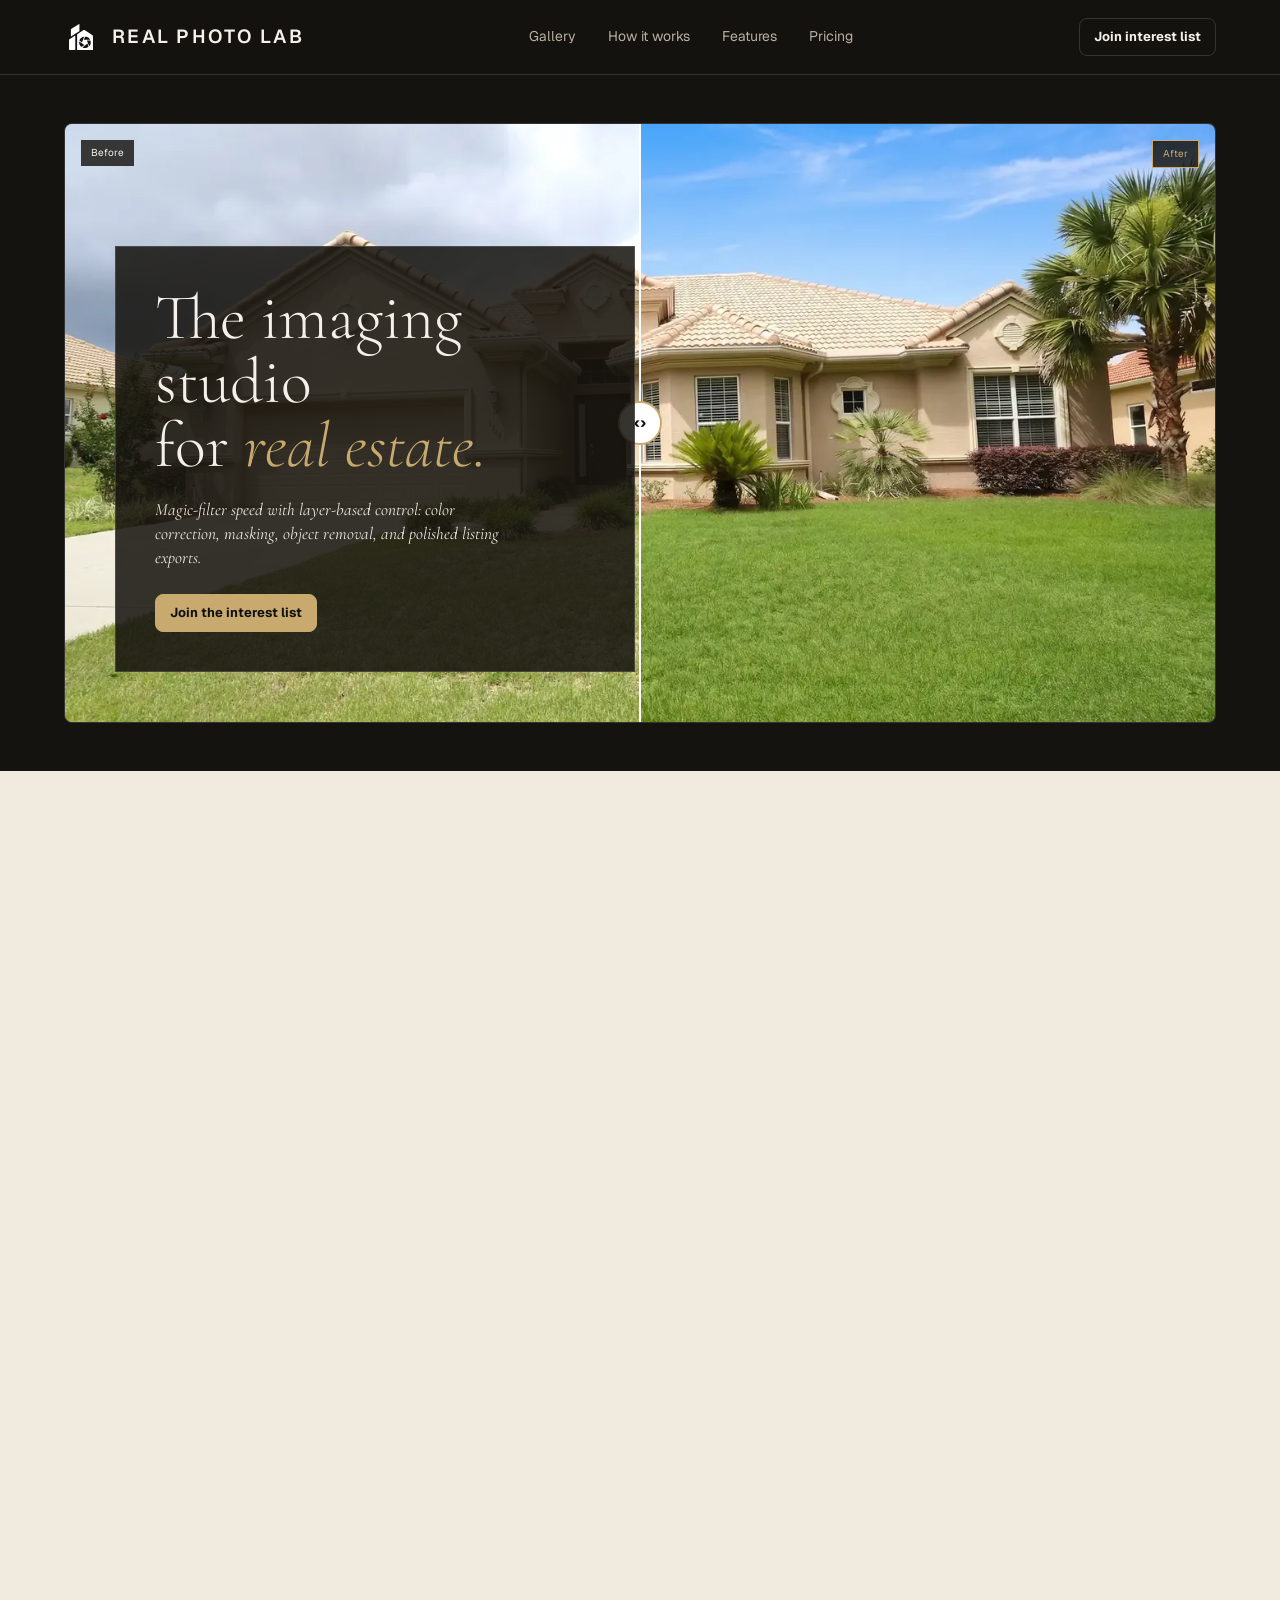
==== commit 5eb06364: "Simplify pricing to one listing pass" ====
--- a/Realtor Photo Lab.html
+++ b/Realtor Photo Lab.html
@@ -118,10 +118,8 @@
     <section id="pricing" class="sect sect-cream-dark">
       <div class="pricing-glow"></div>
       <div class="sect-head"><h2 class="display-md">$24.99 per listing.<br><em>Simple pricing.</em></h2><p class="sect-sub">Each listing includes up to 30 images and 90 total generations, so agents can explore finishes without watching a meter tick.</p></div>
-      <div class="pricing-grid">
-        <article class="tier tier-featured"><div class="tier-badge">Launch offer</div><div class="tier-name">Listing Pass</div><div class="tier-kicker">One property, finished for MLS and marketing</div><div class="tier-price"><span class="tier-currency">$</span><span class="tier-amount">24.99</span><span class="tier-unit">/listing</span></div><ul class="tier-feats"><li><span>Up to 30 images included</span></li><li><span>90 total generations per listing</span></li><li><span>Before/after review gallery</span></li><li><span>Dropbox, Google Drive, and ZIP exports</span></li></ul><div class="tier-cta-row"><a href="#signup" class="btn btn-primary">Join interest list</a></div></article>
-        <article class="tier"><div class="tier-name">30 Images</div><div class="tier-kicker">Enough room for a complete residential listing</div><div class="tier-price"><span class="tier-amount">30</span><span class="tier-unit">images</span></div><ul class="tier-feats"><li><span>Upload interiors, exteriors, amenities, and detail shots</span></li><li><span>Keep the listing grouped in one workspace</span></li><li><span>Choose the strongest finished frames</span></li><li><span>No subscription required for launch pricing</span></li></ul><div class="tier-cta-row"><a href="#signup" class="btn btn-outline">Get updates</a></div></article>
-        <article class="tier"><div class="tier-name">90 Generations</div><div class="tier-kicker">Three finished attempts per image on average</div><div class="tier-price"><span class="tier-amount">90</span><span class="tier-unit">total</span></div><ul class="tier-feats"><li><span>Try alternate finishes without per-click anxiety</span></li><li><span>Use extra runs where the listing needs more care</span></li><li><span>Compare variants before final export</span></li><li><span>Designed for speed, not nickel-and-diming</span></li></ul><div class="tier-cta-row"><a href="#signup" class="btn btn-outline">Follow launch</a></div></article>
+      <div class="pricing-grid pricing-grid-single">
+        <article class="tier tier-featured"><div class="tier-badge">Launch offer</div><div class="tier-name">Listing Pass</div><div class="tier-kicker">One property, finished for MLS and marketing</div><div class="tier-price"><span class="tier-currency">$</span><span class="tier-amount">24.99</span><span class="tier-unit">/listing</span></div><ul class="tier-feats"><li><span>Up to 30 listing images included</span></li><li><span>90 total generations to explore and refine finishes</span></li><li><span>Before/after review gallery</span></li><li><span>Dropbox, Google Drive, and ZIP exports</span></li></ul><div class="tier-cta-row"><a href="#signup" class="btn btn-primary">Join interest list</a></div></article>
       </div>
       <div class="pricing-foot"><span>Launch version: $24.99 per listing.</span><span class="pricing-foot-dot">.</span><span>30 image limit.</span><span class="pricing-foot-dot">.</span><span>90 total generations per listing.</span></div>
     </section>
--- a/styles.css
+++ b/styles.css
@@ -204,6 +204,7 @@
 
 .sect {
   padding: var(--y) var(--x);
+  scroll-margin-top: 74px;
   content-visibility: auto;
   contain-intrinsic-size: 900px;
 }
@@ -421,6 +422,7 @@
 .feat-tile-title { min-height: 2.2em; font-size: clamp(22px,2vw,27px); }
 
 .pricing-grid { grid-template-columns: repeat(3,1fr); gap: 16px; }
+.pricing-grid-single { max-width: 560px; grid-template-columns: 1fr; }
 .tier {
   position: relative;
   display: flex;
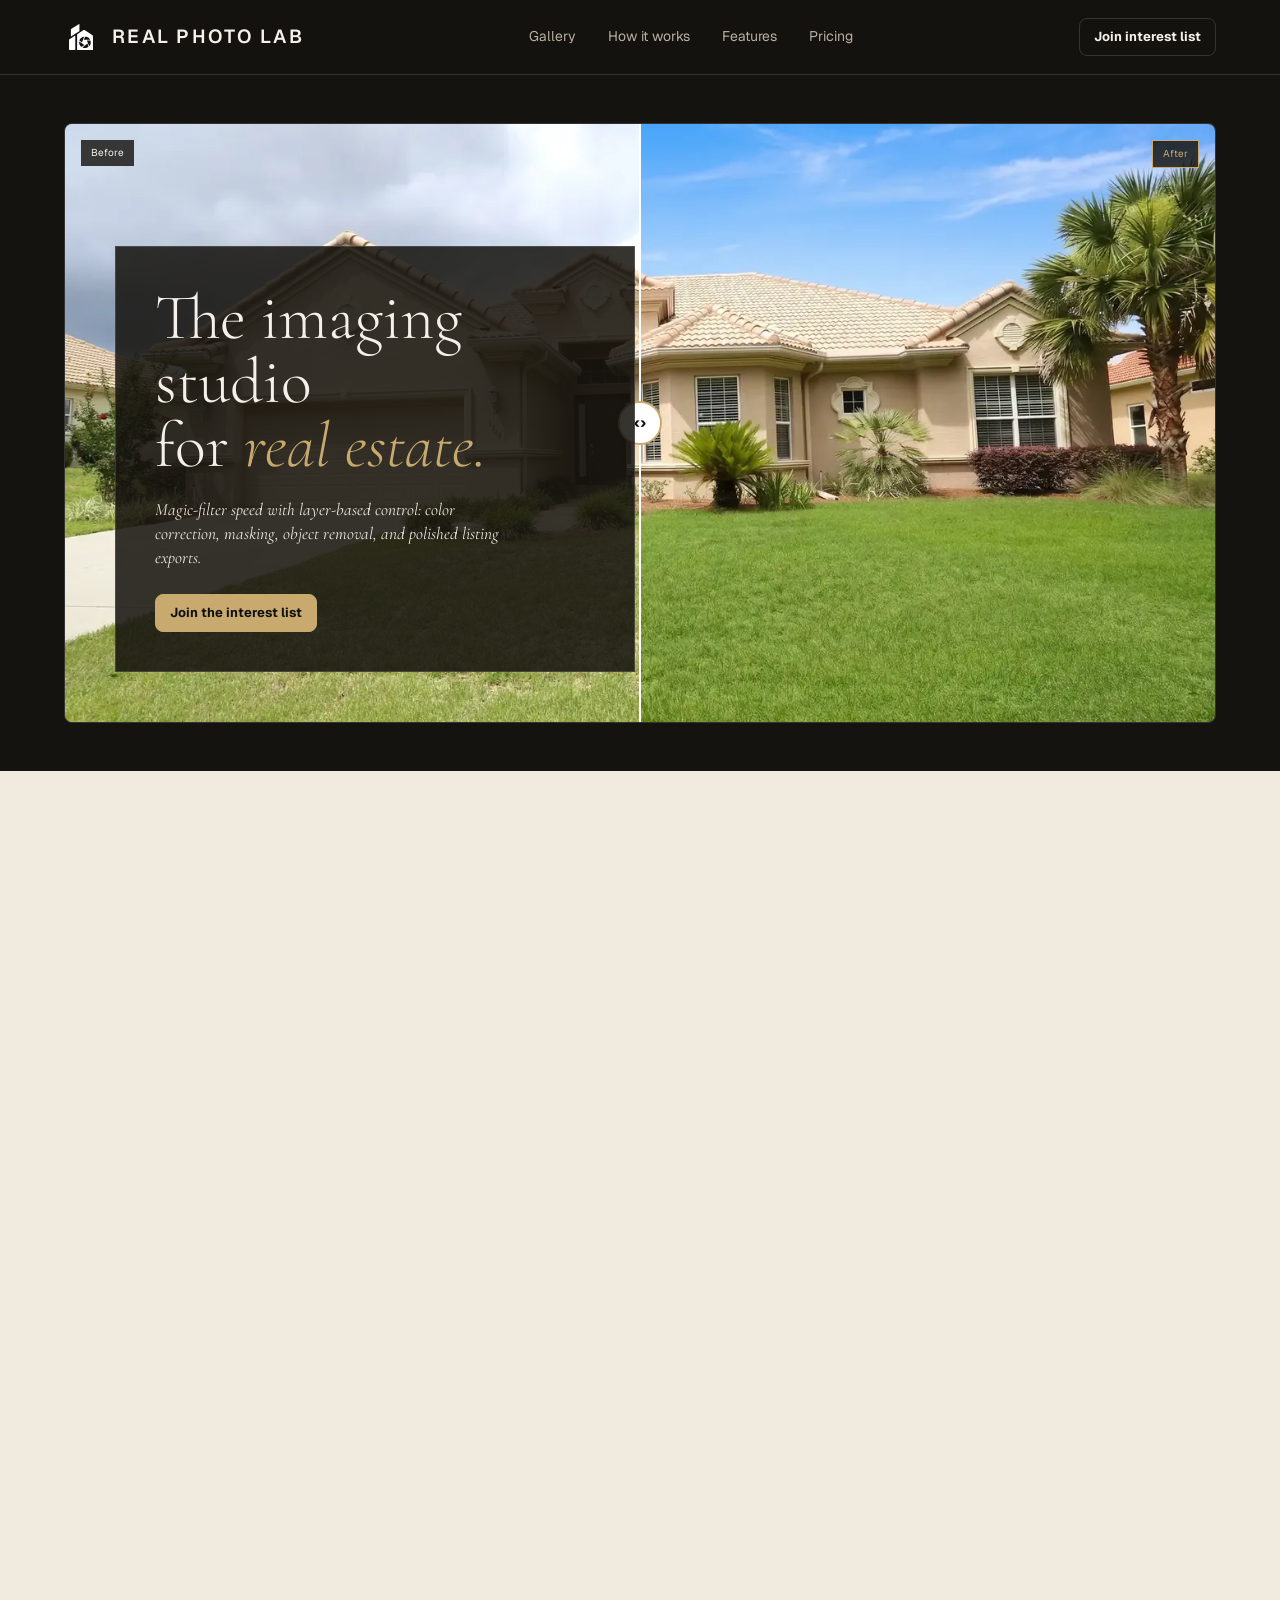
==== commit 2f04a493: "Fix gallery switching and hide recaptcha badge" ====
--- a/Realtor Photo Lab.html
+++ b/Realtor Photo Lab.html
@@ -131,7 +131,7 @@
         <div class="email-capture">
           <button type="button" class="btn btn-primary btn-lg" data-email-capture-load>Join interest list</button>
         </div>
-        <div class="signup-foot"><span>Real finished frames from sample listings. No spam, just launch updates.</span></div>
+        <div class="signup-foot"><span>Real finished frames from sample listings. No spam, just launch updates.</span><small class="recaptcha-note">This signup is protected by reCAPTCHA and the Google <a href="https://policies.google.com/privacy">Privacy Policy</a> and <a href="https://policies.google.com/terms">Terms of Service</a> apply.</small></div>
         <div class="proof-strip">
           <img src="assets/photos/exterior-front-after-thumb.webp" alt="" width="400" height="300" loading="lazy" decoding="async">
           <img src="assets/photos/living-room-after-thumb.webp" alt="" width="400" height="300" loading="lazy" decoding="async">
@@ -148,8 +148,37 @@
 
   <footer class="foot">
     <div><div class="foot-brand">REAL PHOTO LAB</div><div class="foot-tag">An imaging studio for real-estate professionals. Color-graded, lens-corrected, ready for the MLS.</div><div class="foot-meta">&copy; 2026 - Made in Florida</div></div>
-    <div class="foot-cols"><div><div class="foot-col-h">Studio</div><div class="foot-col"><a href="#gallery">Gallery</a><a href="#how">Process</a><a href="#features">Features</a><a href="#pricing">Pricing</a></div></div><div><div class="foot-col-h">For pros</div><div class="foot-col"><a href="#signup">Brokerages</a><a href="#signup">Photographers</a><a href="#signup">API access</a></div></div><div><div class="foot-col-h">Company</div><div class="foot-col"><a href="#signup">Contact</a><a href="#signup">Privacy</a></div></div></div>
+    <div class="foot-cols"><div><div class="foot-col-h">Studio</div><div class="foot-col"><a href="#gallery">Gallery</a><a href="#how">Process</a><a href="#features">Features</a><a href="#pricing">Pricing</a></div></div><div><div class="foot-col-h">For pros</div><div class="foot-col"><a href="#signup">Brokerages</a><a href="#signup">Photographers</a></div></div><div><div class="foot-col-h">Company</div><div class="foot-col"><a href="#privacy" data-privacy-open>Privacy</a></div></div></div>
   </footer>
+
+  <dialog class="privacy-dialog" id="privacy-policy" aria-labelledby="privacy-title">
+    <div class="privacy-panel">
+      <button type="button" class="privacy-close" data-privacy-close>Close</button>
+      <h2 id="privacy-title">Privacy Policy</h2>
+      <p class="privacy-updated">Last updated: June 4, 2026</p>
+      <p>REAL PHOTO LAB respects your privacy. This policy explains what information we collect on this public marketing site, how we use it, and the choices you have.</p>
+      <h3>Information We Collect</h3>
+      <ul>
+        <li>Email address and any form information you choose to submit.</li>
+        <li>Basic technical information such as browser type, device type, pages visited, referring page, and approximate time of visit.</li>
+        <li>Security and anti-spam signals collected by services used to protect the signup form.</li>
+      </ul>
+      <h3>How We Use Information</h3>
+      <p>We use information to send launch updates, manage the interest list, understand site performance, prevent spam or abuse, and improve REAL PHOTO LAB.</p>
+      <h3>Email List</h3>
+      <p>Signup forms are handled through EmailOctopus. If you join the list, your email address is processed by EmailOctopus so we can send updates and manage unsubscribe requests. You can unsubscribe using the link in any email we send.</p>
+      <h3>Third-Party Services</h3>
+      <p>We use service providers to host the site, deliver the email signup form, and protect the form from spam. Current third-party policies include <a href="https://emailoctopus.com/legal/privacy">EmailOctopus Privacy Policy</a>, <a href="https://policies.google.com/privacy">Google Privacy Policy</a>, and <a href="https://policies.google.com/terms">Google Terms of Service</a>.</p>
+      <h3>Cookies and Similar Technologies</h3>
+      <p>The core marketing page does not require cookies from REAL PHOTO LAB. Third-party signup and anti-spam tools may use cookies or similar technologies when the signup form loads.</p>
+      <h3>Sharing</h3>
+      <p>We do not sell personal information. We share information only with service providers that help us operate the site, manage the interest list, secure the form, comply with law, or protect our rights.</p>
+      <h3>Retention and Choices</h3>
+      <p>We keep interest-list information until you unsubscribe or ask us to remove it, unless we need to keep limited information for legal, security, or operational reasons. You may ask to access, correct, or delete personal information associated with your email address by replying to a REAL PHOTO LAB email.</p>
+      <h3>Future Product Use</h3>
+      <p>If REAL PHOTO LAB later supports account creation, listing uploads, payments, or production editing workflows, we will update this policy to describe those practices.</p>
+    </div>
+  </dialog>
 </div>
 
 <script>
@@ -184,6 +213,10 @@
     const btn = event.target.closest(".gthumb");
     if (!btn) return;
     document.querySelectorAll(".gthumb").forEach((el) => el.classList.toggle("gthumb-active", el === btn));
+    after.removeAttribute("srcset");
+    after.removeAttribute("sizes");
+    before.removeAttribute("srcset");
+    before.removeAttribute("sizes");
     after.src = btn.dataset.after;
     before.src = btn.dataset.before;
     document.getElementById("gallery-label").textContent = btn.dataset.label;
@@ -227,6 +260,20 @@
     }, { rootMargin: "700px 0px" });
     observer.observe(emailCapture);
   }
+
+  const privacyDialog = document.getElementById("privacy-policy");
+  const openPrivacy = (event) => {
+    event.preventDefault();
+    if (privacyDialog?.showModal) {
+      privacyDialog.showModal();
+      privacyDialog.querySelector("[data-privacy-close]")?.focus();
+    }
+  };
+  document.querySelectorAll("[data-privacy-open]").forEach((el) => el.addEventListener("click", openPrivacy));
+  document.querySelectorAll("[data-privacy-close]").forEach((el) => el.addEventListener("click", () => privacyDialog?.close()));
+  privacyDialog?.addEventListener("click", (event) => {
+    if (event.target === privacyDialog) privacyDialog.close();
+  });
 })();
 </script>
 </body>
--- a/styles.css
+++ b/styles.css
@@ -480,6 +480,16 @@
   font: italic clamp(18px,1.8vw,22px)/1.5 var(--serif);
 }
 .signup-foot { margin: 48px 0 20px; color: var(--muted); font-size: 12px; }
+.recaptcha-note {
+  display: block;
+  max-width: 58ch;
+  margin: 10px auto 0;
+  color: rgba(185,175,160,.78);
+  font-size: 11px;
+  line-height: 1.45;
+}
+.recaptcha-note a { color: var(--accent); }
+.grecaptcha-badge { visibility: hidden; }
 .email-capture {
   max-width: 560px;
   margin: 0 auto 24px;
@@ -546,6 +556,46 @@
 .foot-meta, .foot-col-h { font-size: 11px; }
 .foot-cols { display: grid; grid-template-columns: repeat(3,minmax(110px,auto)); gap: 16px 48px; }
 .foot-col a { display: block; padding: 4px 0; }
+
+.privacy-dialog {
+  width: min(820px, calc(100vw - 32px));
+  max-height: min(760px, calc(100vh - 32px));
+  padding: 0;
+  border: 1px solid var(--line);
+  border-radius: 8px;
+  background: var(--bg);
+  color: #f5f0e9;
+}
+.privacy-dialog::backdrop { background: rgba(0,0,0,.72); }
+.privacy-panel {
+  position: relative;
+  max-height: inherit;
+  overflow: auto;
+  padding: clamp(24px,4vw,44px);
+}
+.privacy-close {
+  float: right;
+  min-height: 34px;
+  padding: 0 12px;
+  border: 1px solid var(--line);
+  border-radius: 8px;
+  background: transparent;
+  color: #f5f0e9;
+  cursor: pointer;
+}
+.privacy-panel h2 {
+  margin: 0 0 10px;
+  font: 300 clamp(38px,6vw,64px)/.95 var(--serif);
+}
+.privacy-panel h3 {
+  margin: 30px 0 8px;
+  font: 400 24px/1.1 var(--serif);
+}
+.privacy-panel p,
+.privacy-panel li { color: var(--muted); }
+.privacy-panel a { color: var(--accent); }
+.privacy-updated { margin: 0 0 28px; color: var(--accent); font-size: 13px; }
+.privacy-panel ul { padding-left: 20px; }
 
 @media (max-width: 960px) {
   .steps, .pricing-grid, .feat-lead-v2 { grid-template-columns: 1fr; }
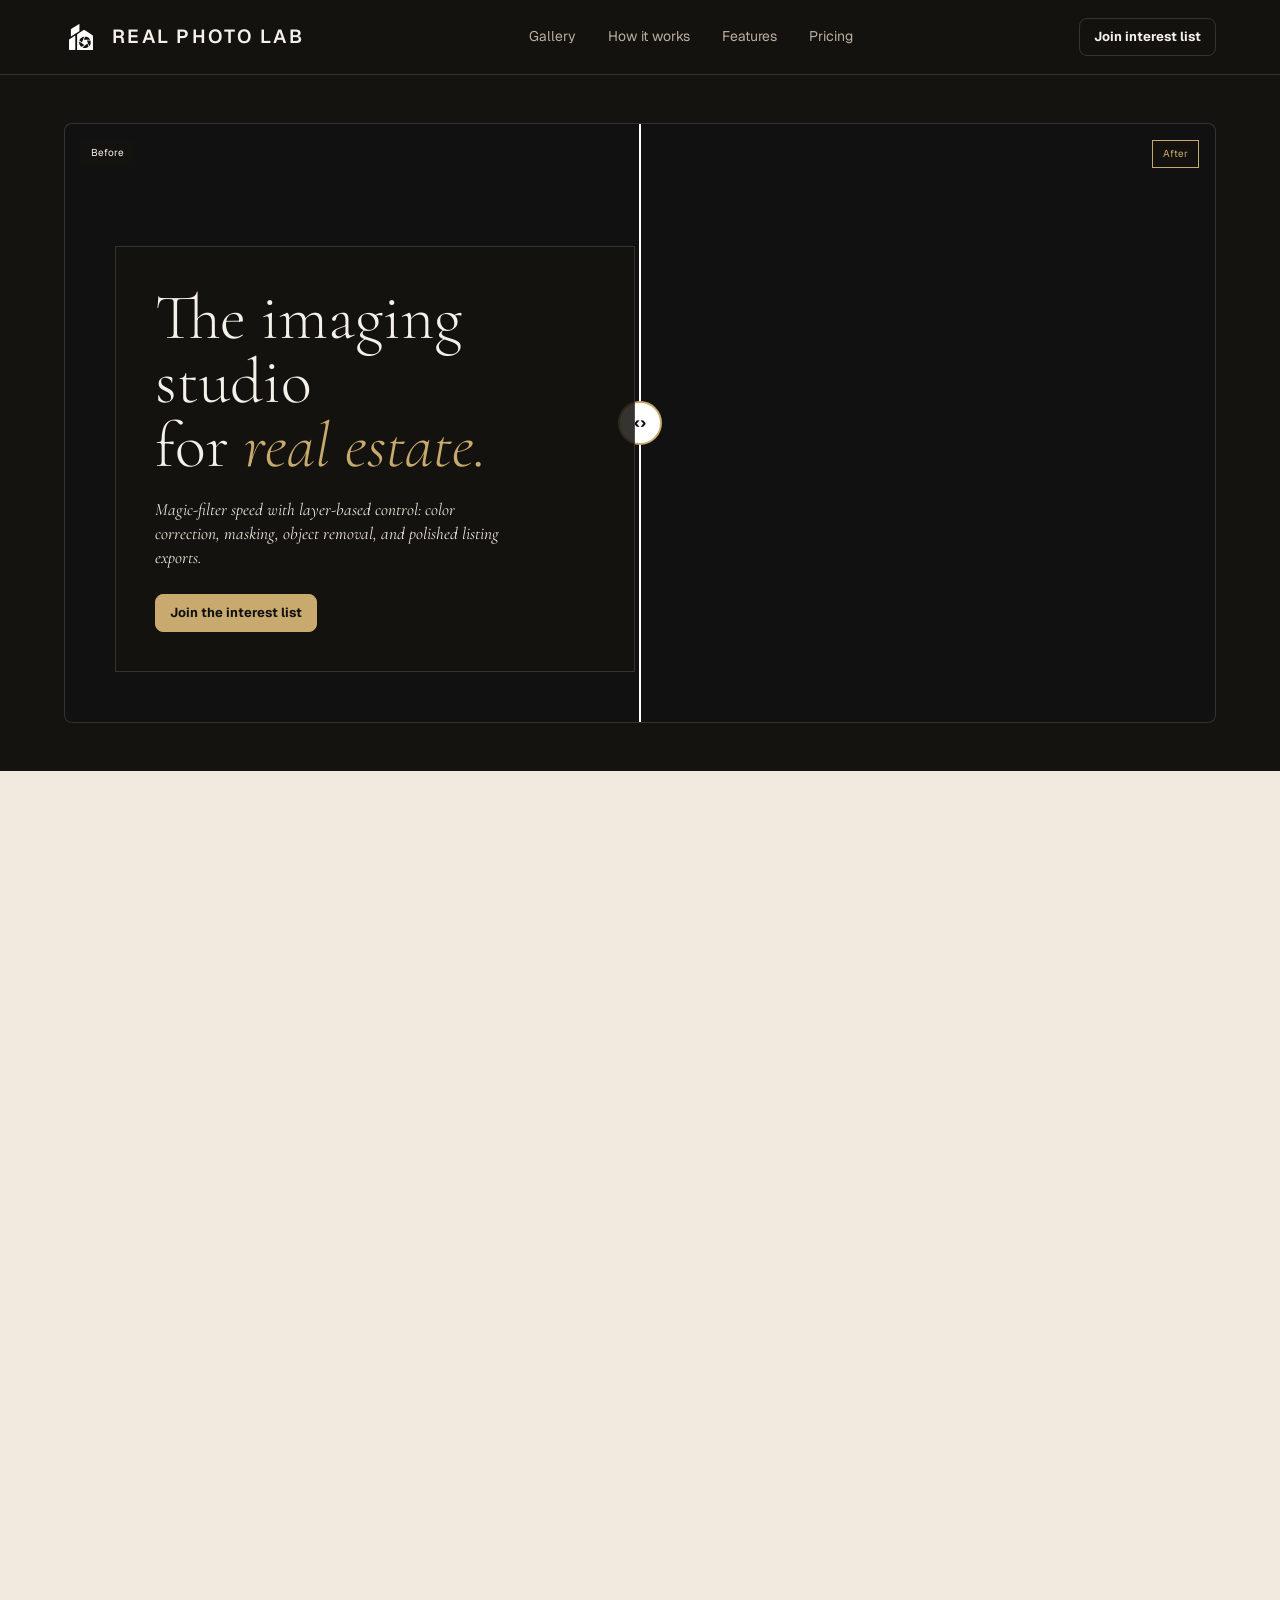
==== commit 0d282f85: "Align analytics setup with Vercel hosting" ====
--- a/Realtor Photo Lab.html
+++ b/Realtor Photo Lab.html
@@ -168,7 +168,7 @@
       <h3>Email List</h3>
       <p>Signup forms are handled through EmailOctopus. If you join the list, your email address is processed by EmailOctopus so we can send updates and manage unsubscribe requests. You can unsubscribe using the link in any email we send.</p>
       <h3>Third-Party Services</h3>
-      <p>We use service providers to host the site, deliver the email signup form, and protect the form from spam. Current third-party policies include <a href="https://emailoctopus.com/legal/privacy">EmailOctopus Privacy Policy</a>, <a href="https://policies.google.com/privacy">Google Privacy Policy</a>, and <a href="https://policies.google.com/terms">Google Terms of Service</a>.</p>
+      <p>We use service providers to host the site, manage DNS and storage, understand basic site traffic and performance, deliver the email signup form, and protect the form from spam. Current third-party policies include <a href="https://vercel.com/legal/privacy-policy">Vercel Privacy Policy</a>, <a href="https://www.cloudflare.com/privacypolicy/">Cloudflare Privacy Policy</a>, <a href="https://emailoctopus.com/legal/privacy">EmailOctopus Privacy Policy</a>, <a href="https://policies.google.com/privacy">Google Privacy Policy</a>, and <a href="https://policies.google.com/terms">Google Terms of Service</a>.</p>
       <h3>Cookies and Similar Technologies</h3>
       <p>The core marketing page does not require cookies from REAL PHOTO LAB. Third-party signup and anti-spam tools may use cookies or similar technologies when the signup form loads.</p>
       <h3>Sharing</h3>
@@ -276,5 +276,17 @@
   });
 })();
 </script>
+<script>
+(() => {
+  const isLocal = /^(localhost|127\.0\.0\.1|0\.0\.0\.0)$/.test(location.hostname);
+  if (isLocal) return;
+  ["/_vercel/insights/script.js", "/_vercel/speed-insights/script.js"].forEach((src) => {
+    const script = document.createElement("script");
+    script.defer = true;
+    script.src = src;
+    document.head.append(script);
+  });
+})();
+</script>
 </body>
 </html>
